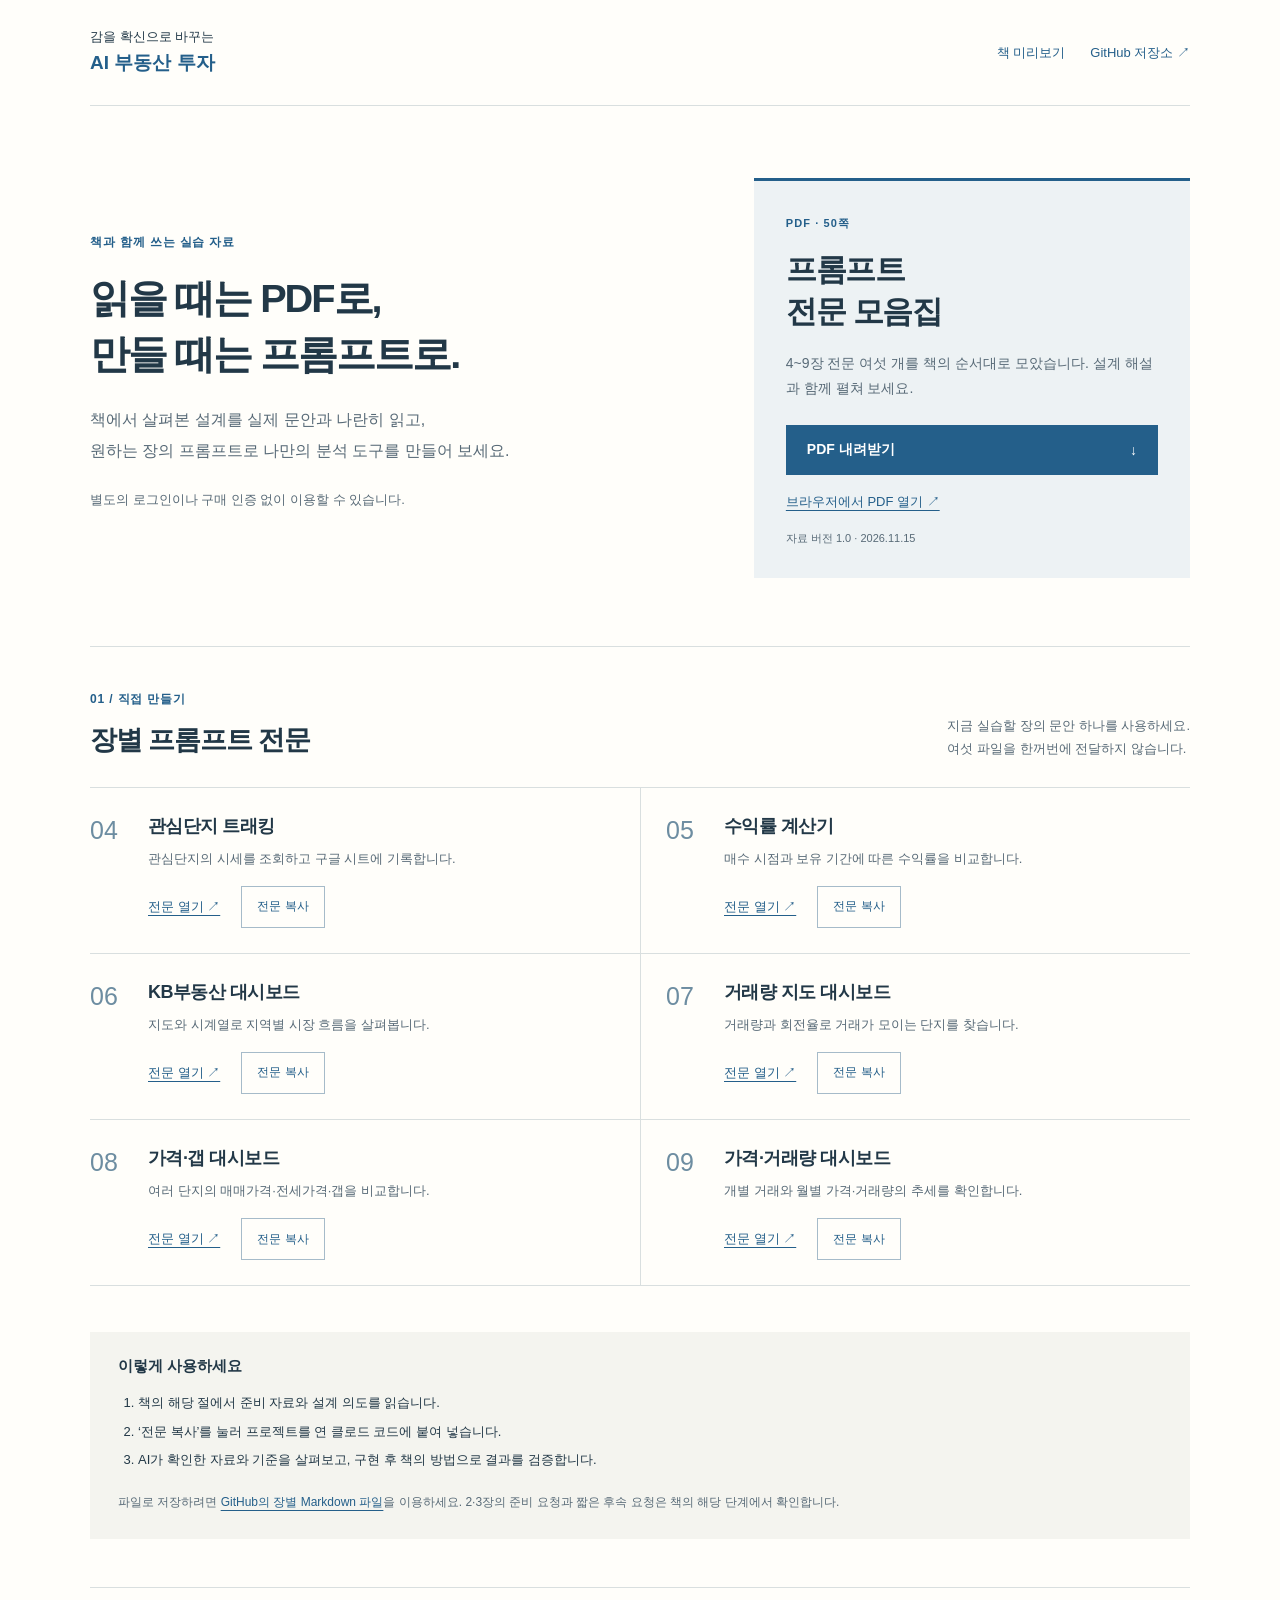
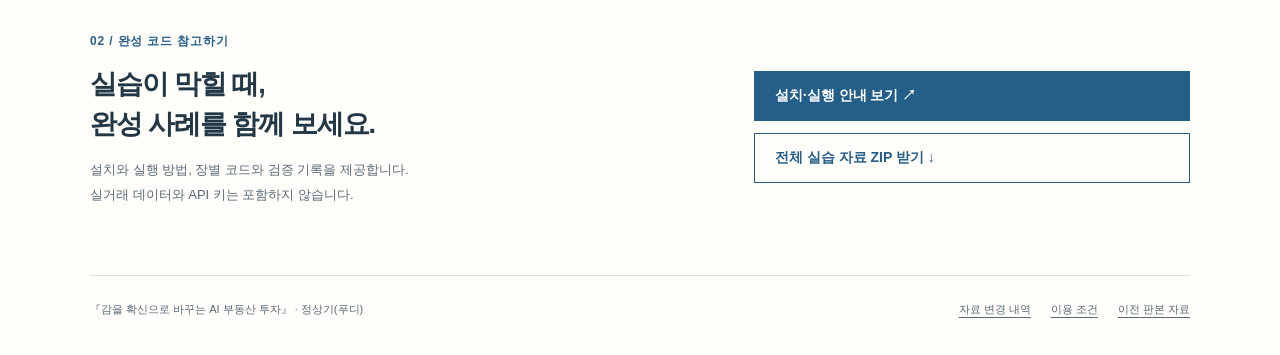
==== preview/materials/index.html @ 3d4ca18c "Add reader materials landing page and prompt copy downloads" ====
<!doctype html>
<html lang="ko">
<head>
<meta charset="utf-8">
<meta name="viewport" content="width=device-width,initial-scale=1">
<meta name="description" content="『감을 확신으로 바꾸는 AI 부동산 투자』의 프롬프트 전문 PDF, 장별 문안과 참고용 완성 코드를 받으세요.">
<title>실습 자료 | 감을 확신으로 바꾸는 AI 부동산 투자</title>
<link rel="stylesheet" href="materials.css">
<script src="materials.js" defer></script>
</head>
<body>
<a class="skip" href="#main">자료 안내로 바로 가기</a>
<header class="site-header"><a href="../" class="book-name">감을 확신으로 바꾸는<br><strong>AI 부동산 투자</strong></a><nav aria-label="주요 안내"><a href="../">책 미리보기</a><a href="https://github.com/foodie-repository/real-estate-investment-analysis-with-claude-code">GitHub 저장소 ↗</a></nav></header>
<main id="main">
<section class="hero" aria-labelledby="title"><div><p class="eyebrow">책과 함께 쓰는 실습 자료</p><h1 id="title">읽을 때는 PDF로,<br>만들 때는 프롬프트로.</h1><p class="lead">책에서 살펴본 설계를 실제 문안과 나란히 읽고,<br class="wide"> 원하는 장의 프롬프트로 나만의 분석 도구를 만들어 보세요.</p><p class="free-note">별도의 로그인이나 구매 인증 없이 이용할 수 있습니다.</p></div><aside class="pdf-card" aria-labelledby="pdf-title"><span class="file-type">PDF · 50쪽</span><h2 id="pdf-title">프롬프트<br> 전문 모음집</h2><p>4~9장 전문 여섯 개를 책의 순서대로 모았습니다. 설계 해설과 함께 펼쳐 보세요.</p><a class="button primary" href="files/prompt_collection.pdf" download="프롬프트_전문_모음집.pdf">PDF 내려받기 <span aria-hidden="true">↓</span></a><a class="pdf-open" href="files/prompt_collection.pdf" target="_blank" rel="noopener">브라우저에서 PDF 열기 ↗</a><small>자료 버전 1.0 · 2026.11.15</small></aside></section>
<section class="prompts" aria-labelledby="prompts-title"><div class="section-heading"><div><p class="eyebrow">01 / 직접 만들기</p><h2 id="prompts-title">장별 프롬프트 전문</h2></div><p>지금 실습할 장의 문안 하나를 사용하세요.<br> 여섯 파일을 한꺼번에 전달하지 않습니다.</p></div>
<div class="prompt-grid">
<article class="prompt-card"><span class="chapter">04</span><div><h3>관심단지 트래킹</h3><p>관심단지의 시세를 조회하고 구글 시트에 기록합니다.</p><div class="actions"><a href="files/prompt_ch04_tracking.md" target="_blank" rel="noopener">전문 열기 ↗</a><button data-copy="prompt_ch04_tracking.md" aria-label="4장 관심단지 트래킹 전문 복사">전문 복사</button></div></div></article>
<article class="prompt-card"><span class="chapter">05</span><div><h3>수익률 계산기</h3><p>매수 시점과 보유 기간에 따른 수익률을 비교합니다.</p><div class="actions"><a href="files/prompt_ch05_roi.md" target="_blank" rel="noopener">전문 열기 ↗</a><button data-copy="prompt_ch05_roi.md" aria-label="5장 수익률 계산기 전문 복사">전문 복사</button></div></div></article>
<article class="prompt-card"><span class="chapter">06</span><div><h3>KB부동산 대시보드</h3><p>지도와 시계열로 지역별 시장 흐름을 살펴봅니다.</p><div class="actions"><a href="files/prompt_ch06_kb_dashboard.md" target="_blank" rel="noopener">전문 열기 ↗</a><button data-copy="prompt_ch06_kb_dashboard.md" aria-label="6장 KB부동산 대시보드 전문 복사">전문 복사</button></div></div></article>
<article class="prompt-card"><span class="chapter">07</span><div><h3>거래량 지도 대시보드</h3><p>거래량과 회전율로 거래가 모이는 단지를 찾습니다.</p><div class="actions"><a href="files/prompt_ch07_trade_map.md" target="_blank" rel="noopener">전문 열기 ↗</a><button data-copy="prompt_ch07_trade_map.md" aria-label="7장 거래량 지도 전문 복사">전문 복사</button></div></div></article>
<article class="prompt-card"><span class="chapter">08</span><div><h3>가격·갭 대시보드</h3><p>여러 단지의 매매가격·전세가격·갭을 비교합니다.</p><div class="actions"><a href="files/prompt_ch08_price_gap.md" target="_blank" rel="noopener">전문 열기 ↗</a><button data-copy="prompt_ch08_price_gap.md" aria-label="8장 가격 갭 대시보드 전문 복사">전문 복사</button></div></div></article>
<article class="prompt-card"><span class="chapter">09</span><div><h3>가격·거래량 대시보드</h3><p>개별 거래와 월별 가격·거래량의 추세를 확인합니다.</p><div class="actions"><a href="files/prompt_ch09_price_volume.md" target="_blank" rel="noopener">전문 열기 ↗</a><button data-copy="prompt_ch09_price_volume.md" aria-label="9장 가격 거래량 대시보드 전문 복사">전문 복사</button></div></div></article>
</div><p id="copy-status" class="status" role="status" aria-live="polite"></p>
<div class="howto"><h3>이렇게 사용하세요</h3><ol><li>책의 해당 절에서 준비 자료와 설계 의도를 읽습니다.</li><li>‘전문 복사’를 눌러 프로젝트를 연 클로드 코드에 붙여 넣습니다.</li><li>AI가 확인한 자료와 기준을 살펴보고, 구현 후 책의 방법으로 결과를 검증합니다.</li></ol><p>파일로 저장하려면 <a href="https://github.com/foodie-repository/real-estate-investment-analysis-with-claude-code/tree/main/prompts">GitHub의 장별 Markdown 파일</a>을 이용하세요. 2·3장의 준비 요청과 짧은 후속 요청은 책의 해당 단계에서 확인합니다.</p></div></section>
<section class="code-section" aria-labelledby="code-title"><div><p class="eyebrow">02 / 완성 코드 참고하기</p><h2 id="code-title">실습이 막힐 때,<br>완성 사례를 함께 보세요.</h2><p>설치와 실행 방법, 장별 코드와 검증 기록을 제공합니다.<br>실거래 데이터와 API 키는 포함하지 않습니다.</p></div><div class="code-actions"><a class="button primary" href="https://github.com/foodie-repository/real-estate-investment-analysis-with-claude-code#완성-코드-실행하기">설치·실행 안내 보기 ↗</a><a class="button secondary" href="https://github.com/foodie-repository/real-estate-investment-analysis-with-claude-code/archive/refs/heads/main.zip">전체 실습 자료 ZIP 받기 ↓</a></div></section>
</main>
<footer><p>『감을 확신으로 바꾸는 AI 부동산 투자』 · 정상기(푸디)</p><div><a href="https://github.com/foodie-repository/real-estate-investment-analysis-with-claude-code/blob/main/CHANGES.md">자료 변경 내역</a><a href="https://github.com/foodie-repository/real-estate-investment-analysis-with-claude-code/blob/main/LICENSE">이용 조건</a><a href="https://github.com/foodie-repository/real-estate-investment-analysis-with-claude-code/blob/main/legacy/README.md">이전 판본 자료</a></div></footer>
</body></html>
---- preview/materials/materials.css ----
:root{color-scheme:light;--ink:#223847;--blue:#245f8a;--muted:#586a77;--paper:#fffefa;--line:#d9dfdf;font-family:-apple-system,BlinkMacSystemFont,"Apple SD Gothic Neo","Malgun Gothic",sans-serif;color:var(--ink);background:var(--paper)}*{box-sizing:border-box}body{margin:0}a{color:var(--blue);text-underline-offset:4px}button{font:inherit}a:focus-visible,button:focus-visible{outline:3px solid #bb7400;outline-offset:5px}.skip{position:absolute;left:20px;top:-100px;background:white;padding:15px;z-index:10}.skip:focus{top:12px}.site-header,main,footer{width:min(1100px,calc(100% - 64px));margin-inline:auto}.site-header{display:flex;align-items:center;justify-content:space-between;gap:24px;padding:27px 0;border-bottom:1px solid var(--line)}.book-name{text-decoration:none;font-size:13px;line-height:1.6;color:var(--ink)}.book-name strong{font-size:19px;color:var(--blue)}nav{display:flex;gap:25px;font-size:13px}nav a{text-decoration:none}.hero{display:grid;grid-template-columns:1.35fr 1fr;gap:75px;padding:72px 0 68px;align-items:center}.eyebrow{font-size:12px;font-weight:700;letter-spacing:.07em;color:var(--blue);margin:0 0 20px}h1{font-size:clamp(30px,3.1vw,45px);font-weight:700;line-height:1.4;letter-spacing:-.05em;margin:0 0 23px;word-break:keep-all}.lead{font-size:16px;line-height:1.9;color:var(--muted);word-break:keep-all}.free-note{font-size:13px;color:var(--muted);margin-top:25px}.pdf-card{background:#edf2f4;padding:32px;border-top:3px solid var(--blue)}.file-type{font-size:11px;font-weight:700;letter-spacing:.1em;color:var(--blue)}.pdf-card h2{font-size:31px;line-height:1.35;letter-spacing:-.04em;margin:18px 0}.pdf-card p{font-size:14px;line-height:1.8;color:var(--muted);margin:0 0 24px}.button{display:flex;justify-content:space-between;align-items:center;gap:12px;text-decoration:none;padding:15px 20px;font-size:14px;font-weight:600;border:1px solid var(--blue);min-height:48px}.primary{background:var(--blue);color:white}.primary:hover{background:#194d72}.secondary{background:transparent;color:var(--blue)}.secondary:hover{background:#edf2f4}.pdf-open{display:block;margin-top:18px;font-size:13px}.pdf-card small{display:block;font-size:11px;color:var(--muted);margin-top:20px}.prompts{padding:44px 0 48px;border-top:1px solid var(--line)}.section-heading{display:flex;justify-content:space-between;align-items:end;gap:32px;margin-bottom:26px}.section-heading .eyebrow{margin-bottom:12px}h2{font-size:27px;letter-spacing:-.04em;line-height:1.5;margin:0}.section-heading>p{font-size:13px;line-height:1.8;color:var(--muted);margin:0}.prompt-grid{display:grid;grid-template-columns:1fr 1fr;border-top:1px solid var(--line)}.prompt-card{display:flex;gap:22px;padding:26px 23px 25px 0;border-bottom:1px solid var(--line)}.prompt-card:nth-child(even){padding-left:25px;border-left:1px solid var(--line)}.chapter{font-size:25px;color:#6d8da1;font-variant-numeric:tabular-nums;line-height:1.3;min-width:36px}.prompt-card h3{font-size:18px;letter-spacing:-.03em;margin:0 0 10px}.prompt-card p{font-size:13px;line-height:1.7;color:var(--muted);margin:0 0 16px;word-break:keep-all}.actions{display:flex;gap:21px;align-items:center;flex-wrap:wrap}.actions>a{font-size:13px;padding-block:10px}.actions button{background:transparent;border:1px solid #a6bbc9;color:var(--blue);font-size:12px;padding:10px 15px;cursor:pointer;min-height:42px}.actions button:hover{background:#edf2f4}.actions button:disabled{cursor:wait;opacity:.65}.status{font-size:13px;min-height:22px;line-height:1.7;color:var(--blue);margin:12px 0}.howto{padding:25px 28px;background:#f4f4ef}.howto h3{font-size:15px;margin:0 0 15px}.howto ol{padding-left:20px;font-size:13px;line-height:1.9;margin:0}.howto li{padding-bottom:4px}.howto p{font-size:12px;line-height:1.9;color:var(--muted);margin:14px 0 0}.code-section{display:grid;grid-template-columns:1.35fr 1fr;gap:75px;padding:45px 0 55px;border-top:1px solid var(--line);align-items:center}.code-section .eyebrow{margin-bottom:14px}.code-section h2{font-size:27px;line-height:1.5}.code-section p:not(.eyebrow){font-size:13px;line-height:1.9;color:var(--muted)}.code-actions{display:grid;gap:12px}footer{border-top:1px solid var(--line);padding:24px 0 35px;font-size:11px;color:var(--muted);display:flex;justify-content:space-between;gap:20px;line-height:1.8}footer p{margin:0}footer div{display:flex;gap:20px;flex-wrap:wrap}footer a{color:var(--muted)}@media(max-width:700px){.site-header,main,footer{width:calc(100% - 40px)}.site-header{padding:20px 0;gap:15px}.book-name{font-size:10px}.book-name strong{font-size:15px}nav{flex-direction:column;gap:6px;font-size:11px;text-align:right}.hero{grid-template-columns:1fr;gap:28px;padding:38px 0}.eyebrow{margin-bottom:16px}h1{font-size:32px}.lead{font-size:14px}.wide{display:none}.free-note{font-size:12px}.pdf-card{padding:26px}.pdf-card h2{font-size:28px}.pdf-card h2 br{display:none}.section-heading{display:block}.section-heading>p{margin-top:14px}.section-heading>p br{display:none}h2{font-size:25px}.prompt-grid{grid-template-columns:1fr}.prompt-card,.prompt-card:nth-child(even){border-left:0;padding:23px 0;gap:16px}.prompt-card h3{font-size:17px}.howto{padding:22px}.code-section{grid-template-columns:1fr;gap:20px;padding:32px 0}.code-section h2{font-size:25px}footer{display:block}footer div{margin-top:12px;gap:16px}}@media(prefers-reduced-motion:reduce){*{scroll-behavior:auto!important}}
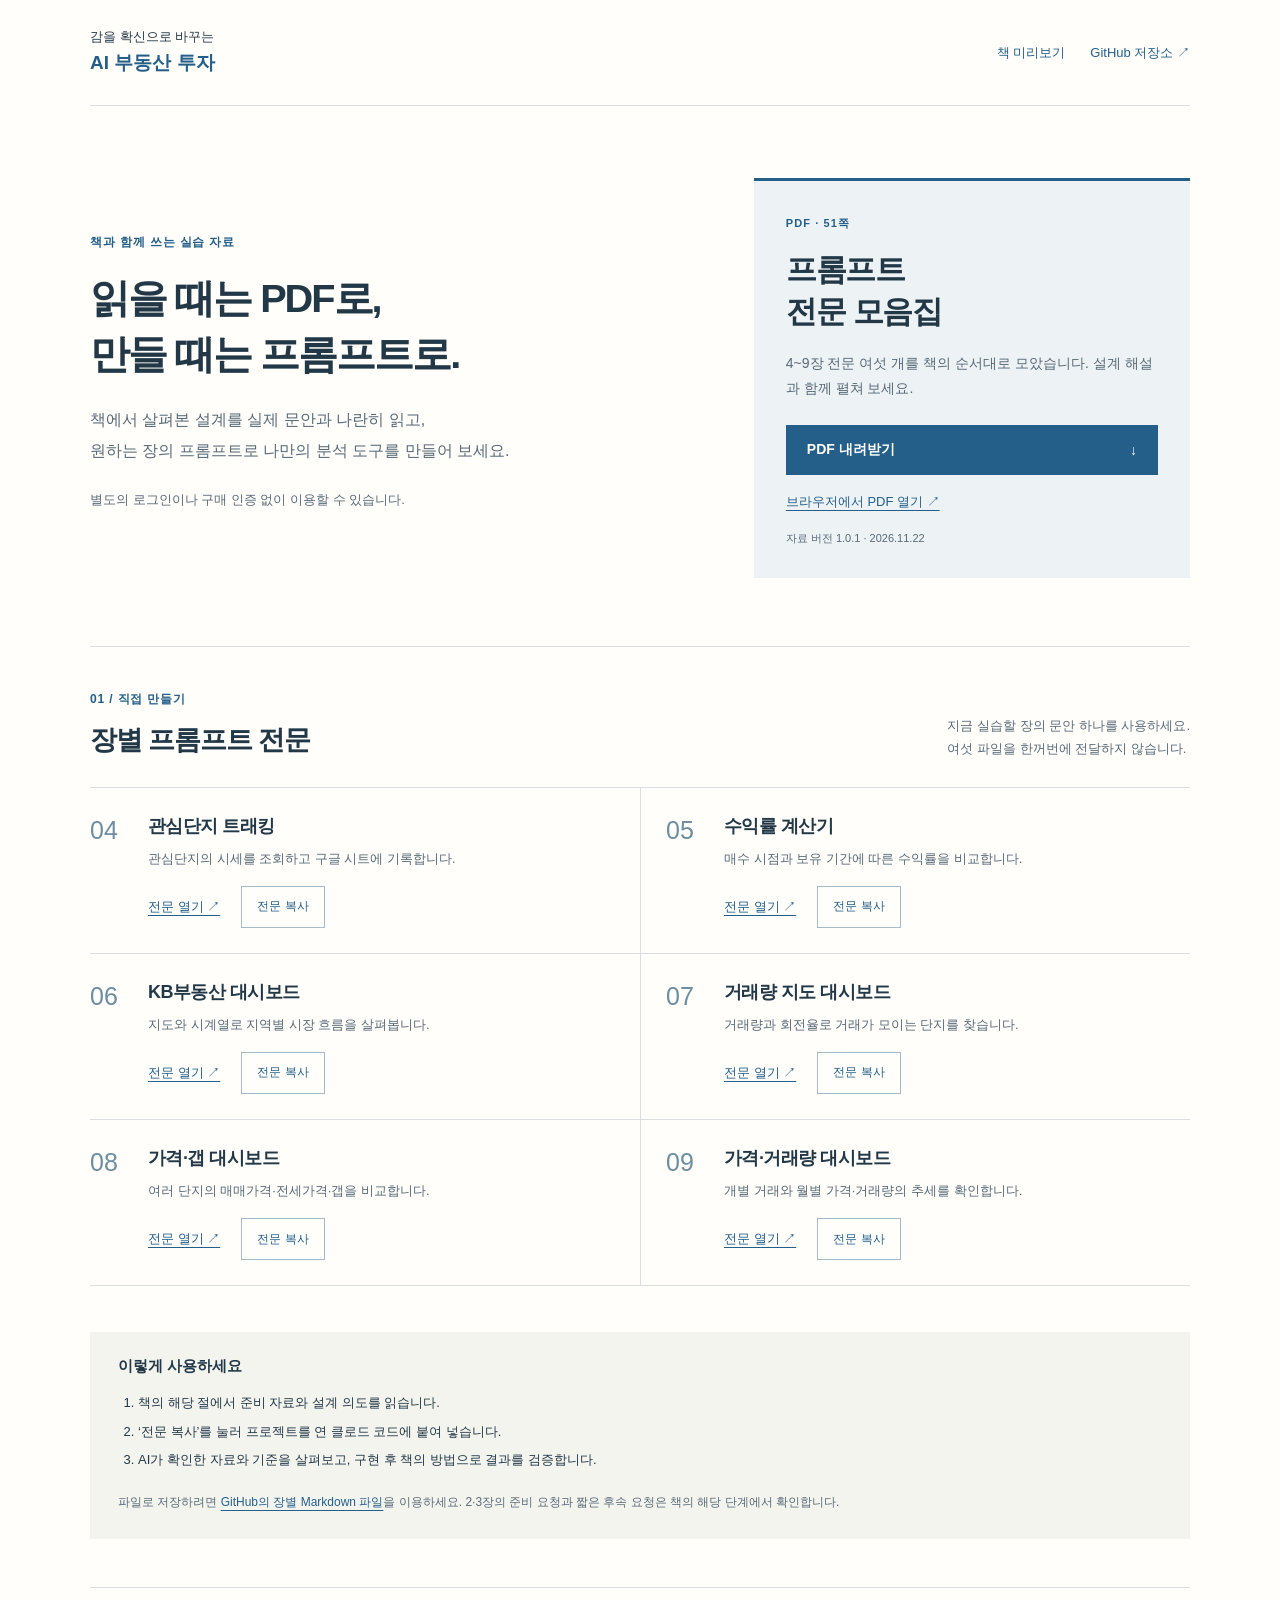
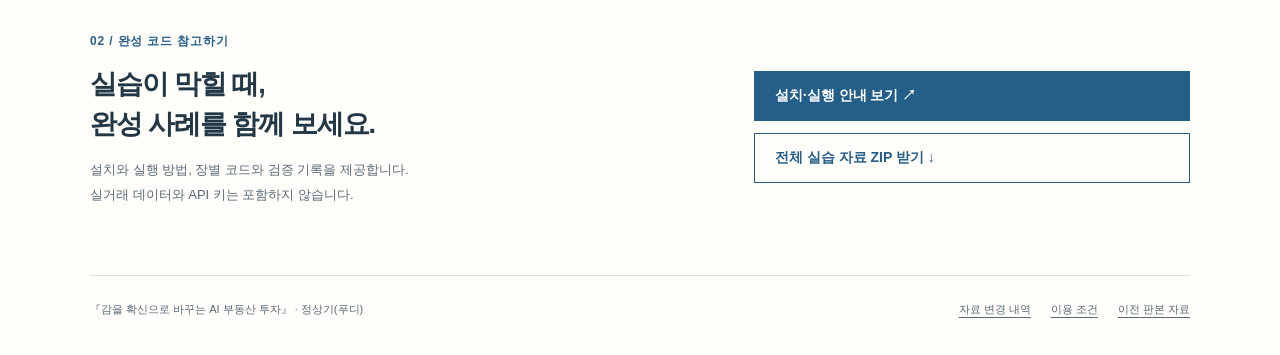
==== commit d2a66d8d: "Publish final revised preview and prompt collection 1.0.1" ====
--- a/preview/materials/index.html
+++ b/preview/materials/index.html
@@ -12,7 +12,7 @@
 <a class="skip" href="#main">자료 안내로 바로 가기</a>
 <header class="site-header"><a href="../" class="book-name">감을 확신으로 바꾸는<br><strong>AI 부동산 투자</strong></a><nav aria-label="주요 안내"><a href="../">책 미리보기</a><a href="https://github.com/foodie-repository/real-estate-investment-analysis-with-claude-code">GitHub 저장소 ↗</a></nav></header>
 <main id="main">
-<section class="hero" aria-labelledby="title"><div><p class="eyebrow">책과 함께 쓰는 실습 자료</p><h1 id="title">읽을 때는 PDF로,<br>만들 때는 프롬프트로.</h1><p class="lead">책에서 살펴본 설계를 실제 문안과 나란히 읽고,<br class="wide"> 원하는 장의 프롬프트로 나만의 분석 도구를 만들어 보세요.</p><p class="free-note">별도의 로그인이나 구매 인증 없이 이용할 수 있습니다.</p></div><aside class="pdf-card" aria-labelledby="pdf-title"><span class="file-type">PDF · 50쪽</span><h2 id="pdf-title">프롬프트<br> 전문 모음집</h2><p>4~9장 전문 여섯 개를 책의 순서대로 모았습니다. 설계 해설과 함께 펼쳐 보세요.</p><a class="button primary" href="files/prompt_collection.pdf" download="프롬프트_전문_모음집.pdf">PDF 내려받기 <span aria-hidden="true">↓</span></a><a class="pdf-open" href="files/prompt_collection.pdf" target="_blank" rel="noopener">브라우저에서 PDF 열기 ↗</a><small>자료 버전 1.0 · 2026.11.15</small></aside></section>
+<section class="hero" aria-labelledby="title"><div><p class="eyebrow">책과 함께 쓰는 실습 자료</p><h1 id="title">읽을 때는 PDF로,<br>만들 때는 프롬프트로.</h1><p class="lead">책에서 살펴본 설계를 실제 문안과 나란히 읽고,<br class="wide"> 원하는 장의 프롬프트로 나만의 분석 도구를 만들어 보세요.</p><p class="free-note">별도의 로그인이나 구매 인증 없이 이용할 수 있습니다.</p></div><aside class="pdf-card" aria-labelledby="pdf-title"><span class="file-type">PDF · 51쪽</span><h2 id="pdf-title">프롬프트<br> 전문 모음집</h2><p>4~9장 전문 여섯 개를 책의 순서대로 모았습니다. 설계 해설과 함께 펼쳐 보세요.</p><a class="button primary" href="files/prompt_collection.pdf" download="프롬프트_전문_모음집.pdf">PDF 내려받기 <span aria-hidden="true">↓</span></a><a class="pdf-open" href="files/prompt_collection.pdf" target="_blank" rel="noopener">브라우저에서 PDF 열기 ↗</a><small>자료 버전 1.0.1 · 2026.11.22</small></aside></section>
 <section class="prompts" aria-labelledby="prompts-title"><div class="section-heading"><div><p class="eyebrow">01 / 직접 만들기</p><h2 id="prompts-title">장별 프롬프트 전문</h2></div><p>지금 실습할 장의 문안 하나를 사용하세요.<br> 여섯 파일을 한꺼번에 전달하지 않습니다.</p></div>
 <div class="prompt-grid">
 <article class="prompt-card"><span class="chapter">04</span><div><h3>관심단지 트래킹</h3><p>관심단지의 시세를 조회하고 구글 시트에 기록합니다.</p><div class="actions"><a href="files/prompt_ch04_tracking.md" target="_blank" rel="noopener">전문 열기 ↗</a><button data-copy="prompt_ch04_tracking.md" aria-label="4장 관심단지 트래킹 전문 복사">전문 복사</button></div></div></article>
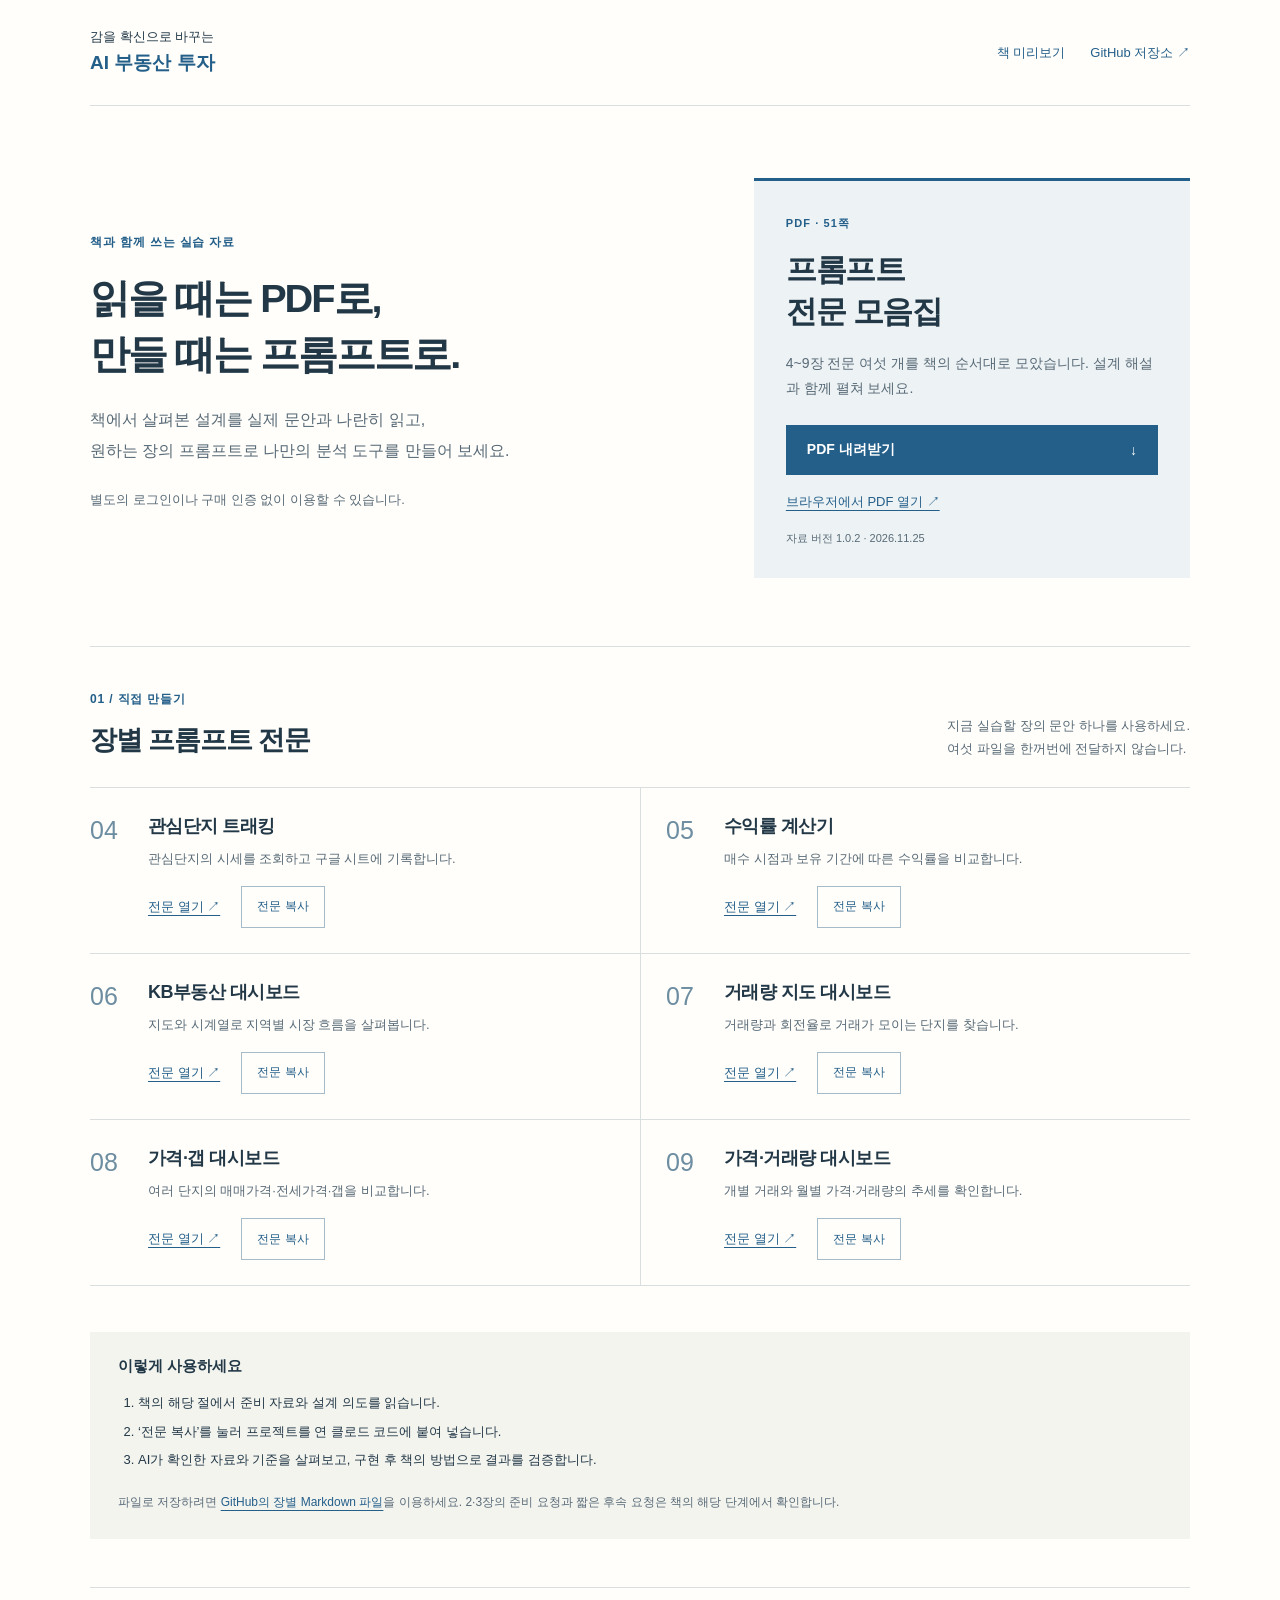
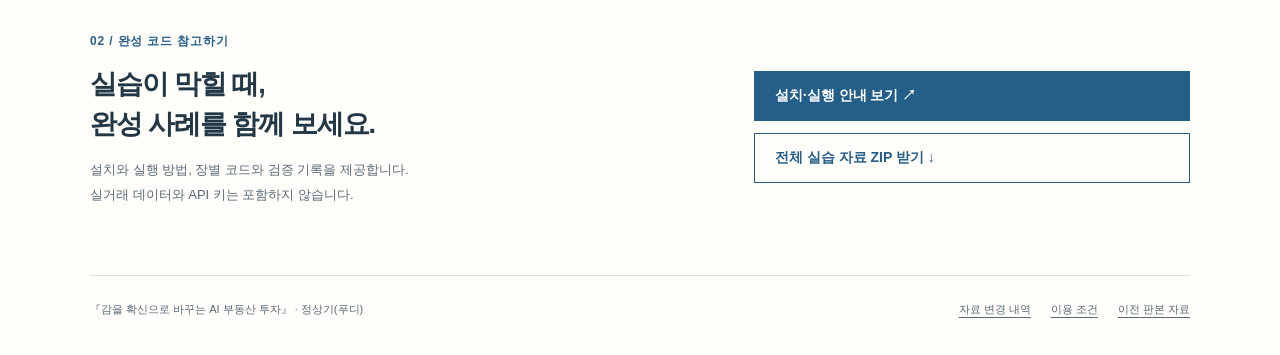
==== commit e502fea0: "Use 증감률 consistently and publish prompt collection 1.0.2" ====
--- a/preview/materials/index.html
+++ b/preview/materials/index.html
@@ -12,7 +12,7 @@
 <a class="skip" href="#main">자료 안내로 바로 가기</a>
 <header class="site-header"><a href="../" class="book-name">감을 확신으로 바꾸는<br><strong>AI 부동산 투자</strong></a><nav aria-label="주요 안내"><a href="../">책 미리보기</a><a href="https://github.com/foodie-repository/real-estate-investment-analysis-with-claude-code">GitHub 저장소 ↗</a></nav></header>
 <main id="main">
-<section class="hero" aria-labelledby="title"><div><p class="eyebrow">책과 함께 쓰는 실습 자료</p><h1 id="title">읽을 때는 PDF로,<br>만들 때는 프롬프트로.</h1><p class="lead">책에서 살펴본 설계를 실제 문안과 나란히 읽고,<br class="wide"> 원하는 장의 프롬프트로 나만의 분석 도구를 만들어 보세요.</p><p class="free-note">별도의 로그인이나 구매 인증 없이 이용할 수 있습니다.</p></div><aside class="pdf-card" aria-labelledby="pdf-title"><span class="file-type">PDF · 51쪽</span><h2 id="pdf-title">프롬프트<br> 전문 모음집</h2><p>4~9장 전문 여섯 개를 책의 순서대로 모았습니다. 설계 해설과 함께 펼쳐 보세요.</p><a class="button primary" href="files/prompt_collection.pdf" download="프롬프트_전문_모음집.pdf">PDF 내려받기 <span aria-hidden="true">↓</span></a><a class="pdf-open" href="files/prompt_collection.pdf" target="_blank" rel="noopener">브라우저에서 PDF 열기 ↗</a><small>자료 버전 1.0.1 · 2026.11.22</small></aside></section>
+<section class="hero" aria-labelledby="title"><div><p class="eyebrow">책과 함께 쓰는 실습 자료</p><h1 id="title">읽을 때는 PDF로,<br>만들 때는 프롬프트로.</h1><p class="lead">책에서 살펴본 설계를 실제 문안과 나란히 읽고,<br class="wide"> 원하는 장의 프롬프트로 나만의 분석 도구를 만들어 보세요.</p><p class="free-note">별도의 로그인이나 구매 인증 없이 이용할 수 있습니다.</p></div><aside class="pdf-card" aria-labelledby="pdf-title"><span class="file-type">PDF · 51쪽</span><h2 id="pdf-title">프롬프트<br> 전문 모음집</h2><p>4~9장 전문 여섯 개를 책의 순서대로 모았습니다. 설계 해설과 함께 펼쳐 보세요.</p><a class="button primary" href="files/prompt_collection.pdf" download="프롬프트_전문_모음집.pdf">PDF 내려받기 <span aria-hidden="true">↓</span></a><a class="pdf-open" href="files/prompt_collection.pdf" target="_blank" rel="noopener">브라우저에서 PDF 열기 ↗</a><small>자료 버전 1.0.2 · 2026.11.25</small></aside></section>
 <section class="prompts" aria-labelledby="prompts-title"><div class="section-heading"><div><p class="eyebrow">01 / 직접 만들기</p><h2 id="prompts-title">장별 프롬프트 전문</h2></div><p>지금 실습할 장의 문안 하나를 사용하세요.<br> 여섯 파일을 한꺼번에 전달하지 않습니다.</p></div>
 <div class="prompt-grid">
 <article class="prompt-card"><span class="chapter">04</span><div><h3>관심단지 트래킹</h3><p>관심단지의 시세를 조회하고 구글 시트에 기록합니다.</p><div class="actions"><a href="files/prompt_ch04_tracking.md" target="_blank" rel="noopener">전문 열기 ↗</a><button data-copy="prompt_ch04_tracking.md" aria-label="4장 관심단지 트래킹 전문 복사">전문 복사</button></div></div></article>
@@ -25,5 +25,5 @@
 <div class="howto"><h3>이렇게 사용하세요</h3><ol><li>책의 해당 절에서 준비 자료와 설계 의도를 읽습니다.</li><li>‘전문 복사’를 눌러 프로젝트를 연 클로드 코드에 붙여 넣습니다.</li><li>AI가 확인한 자료와 기준을 살펴보고, 구현 후 책의 방법으로 결과를 검증합니다.</li></ol><p>파일로 저장하려면 <a href="https://github.com/foodie-repository/real-estate-investment-analysis-with-claude-code/tree/main/prompts">GitHub의 장별 Markdown 파일</a>을 이용하세요. 2·3장의 준비 요청과 짧은 후속 요청은 책의 해당 단계에서 확인합니다.</p></div></section>
 <section class="code-section" aria-labelledby="code-title"><div><p class="eyebrow">02 / 완성 코드 참고하기</p><h2 id="code-title">실습이 막힐 때,<br>완성 사례를 함께 보세요.</h2><p>설치와 실행 방법, 장별 코드와 검증 기록을 제공합니다.<br>실거래 데이터와 API 키는 포함하지 않습니다.</p></div><div class="code-actions"><a class="button primary" href="https://github.com/foodie-repository/real-estate-investment-analysis-with-claude-code#완성-코드-실행하기">설치·실행 안내 보기 ↗</a><a class="button secondary" href="https://github.com/foodie-repository/real-estate-investment-analysis-with-claude-code/archive/refs/heads/main.zip">전체 실습 자료 ZIP 받기 ↓</a></div></section>
 </main>
-<footer><p>『감을 확신으로 바꾸는 AI 부동산 투자』 · 정상기(푸디)</p><div><a href="https://github.com/foodie-repository/real-estate-investment-analysis-with-claude-code/blob/main/CHANGES.md">자료 변경 내역</a><a href="https://github.com/foodie-repository/real-estate-investment-analysis-with-claude-code/blob/main/LICENSE">이용 조건</a><a href="https://github.com/foodie-repository/real-estate-investment-analysis-with-claude-code/blob/main/legacy/README.md">이전 판본 자료</a></div></footer>
+<footer><p>『감을 확신으로 바꾸는 AI 부동산 투자』 · 정상기(푸디)</p><div><a href="https://github.com/foodie-repository/real-estate-investment-analysis-with-claude-code/blob/main/docs/CHANGES.md">자료 변경 내역</a><a href="https://github.com/foodie-repository/real-estate-investment-analysis-with-claude-code/blob/main/LICENSE">이용 조건</a><a href="https://github.com/foodie-repository/real-estate-investment-analysis-with-claude-code/blob/e801c93e20a3e7048cae2a7efcfa1d16378c076e/legacy/README.md">이전 판본 자료</a></div></footer>
 </body></html>
